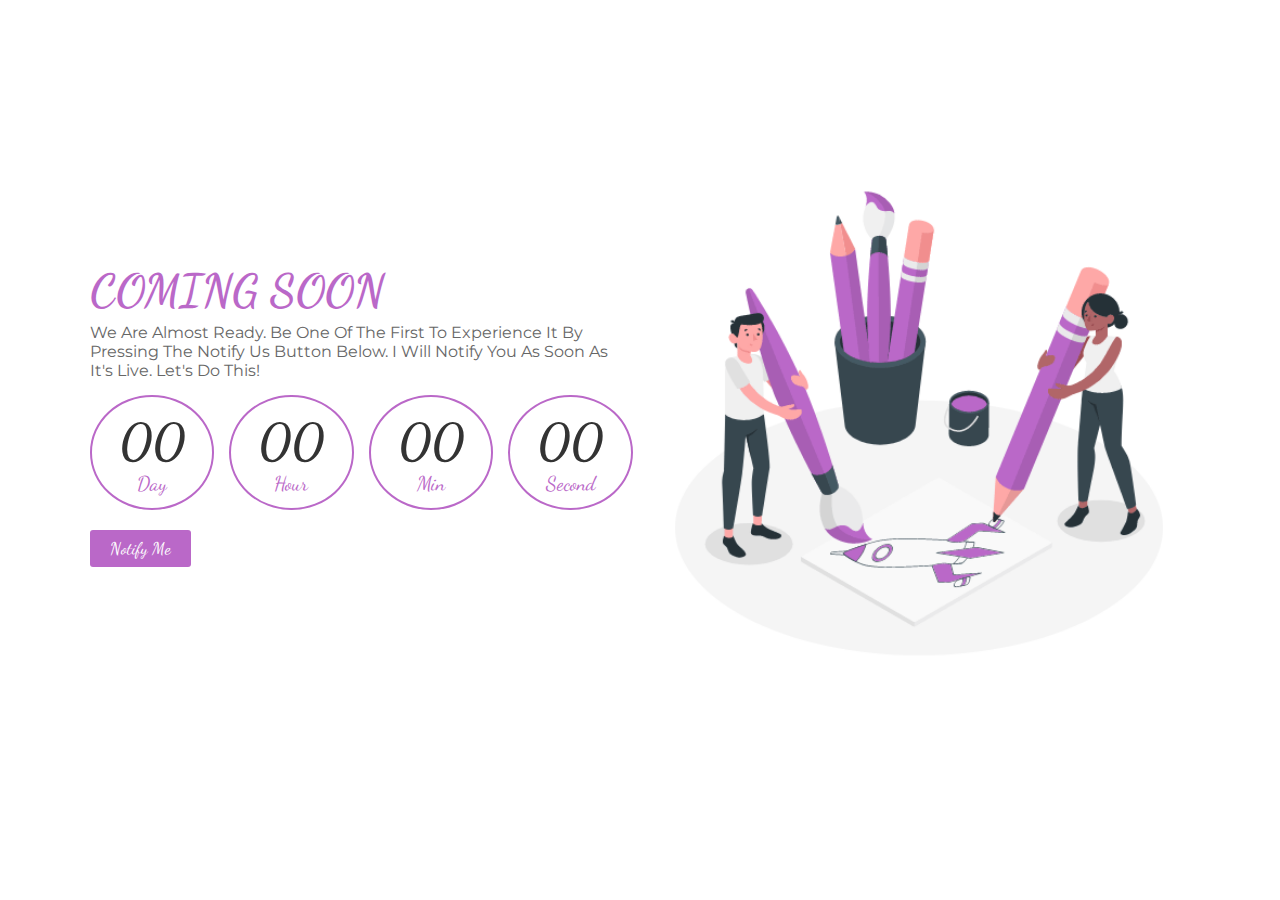
==== index.html @ ee69feae "Coming Soon Landing Page" ====
<!DOCTYPE html>
<html lang="en">
<head>
    <meta charset="UTF-8">
    <meta name="viewport" content="width=device-width, initial-scale=1.0">
    <link rel="stylesheet" href="style.css">
    <title>COMING SOON</title>
</head>
<body>
<div class="container">
    <div class="content">
       <h3 class="title">Coming Soon</h3>
       <p>We are almost ready. Be one of the first to experience it by pressing the notify us button below. I will notify you as soon as it's live. Let's do this! </p>   
     <div class="count_down">
         <div class="box">
             <h3 id="day">00</h3>
             <span>day</span>
         </div>
         <div class="box">
             <h3 id="hour">00</h3>
             <span>hour</span>
         </div>
         <div class="box">
             <h3 id="min">00</h3>
             <span>min</span>
          </div>
          <div class="box">
            <h3 id="sec">00</h3>
            <span>second</span>
         </div>
     </div>
     <a href=" https://www.fiverr.com/alihatarik" class="btn">Notify Me</a>
    </div>
    <div class="images">
        <img src="images/img-1.gif" alt="Coming Soon">
     </div>
</div>
<script>
let countDate = new Date('dec 24,2022 00:00:00').getTime();
function countDown(){
    let now = new Date().getTime();
    gap = countDate - now;

    let second = 1000;
    let minute = second * 60;
    let hour = minute * 60;
    let day = hour * 24;

    let d = Math.floor(gap / (day));
    let h = Math.floor((gap % (day)) / (hour));
    let m = Math.floor((gap % (hour)) / (minute));
    let s = Math.floor((gap % (minute))/ (second));

    document.getElementById('day').innerText = d;
    document.getElementById('hour').innerText = h;
    document.getElementById('min').innerText = m;
    document.getElementById('sec').innerText = s;
}
setInterval(function(){countDown();},1000);
</script>
</body>
</html>
---- style.css ----
@import url('https://fonts.googleapis.com/css2?family=Dancing+Script:wght@400;500;600;700&display=swap');
@import url('https://fonts.googleapis.com/css2?family=Dancing+Script:wght@400;500;600;700&family=Montserrat:ital,wght@0,100;0,200;0,300;0,400;0,500;0,600;1,100;1,200;1,300;1,400;1,500;1,600&display=swap');

*{
    font-family: 'Dancing Script', cursive;
    margin:0;
    padding:0;
    box-sizing: border-box;
    outline: none;
    border: none;
    text-decoration: none;
    text-transform: capitalize;
}

.container{
    display:flex;
    align-items: center;
    flex-wrap: wrap;
    padding: 20px 7%;
    background: #fff;
    min-height: 100vh;
    gap:15px;
    padding-bottom: 80px;
}
.container .content{
    flex:1 1 400px;
}

.container .images{
    flex:1 1 400px;
}
.container .images img{
    width:100%;
}
.container .content .title{
    font-size: 45px;
    text-transform: uppercase;
    color: #ba68c8;
}
.container .content p{
    font-family: 'Montserrat', sans-serif;
    color: #666;
    padding:5px 0;
}
.container .content .count_down{
   display:flex;
   gap:15px;
   padding:10px 0;
}
.container .content .count_down .box{
    border-radius: 100%;
    border: 2px solid #ba68c8;
    padding: 15px;
    width: 115px;
    height: 115px;
    text-align: center;
    flex: 1 1 20px;
}
.container .content .count_down .box h3{
    font-size: 50px;
    color:#333;
}
.container .content .count_down .box span{
    color:#ba68c8;
    font-size: 20px;
    padding:5px 0;
}
.container .content .btn{
    display: inline-block;
    border-radius: 3px;
    padding: 8px 20px;
    margin: 10px 0;
    font-size: 17px;
    background: #ba68c8;
    color: #fff;
    transition: .2s ease-out;
}
.container .btn:hover{
    letter-spacing: 2px;
}


@media(max-width:500px){
    .container{
     padding:20px;
    }
    .container .content{
        text-align:center ;
    }
    .container .content .title{
        font-size: 35px;
    }
    .container .content p{
        font-size: 14px;
    }
    .container .content .count_down{
        gap:5px;
    }
    .container .content .count_down .box h3{
        font-size: 30px;
    }
    .container .content .count_down .box span{
        font-size: 15px;
    }

}
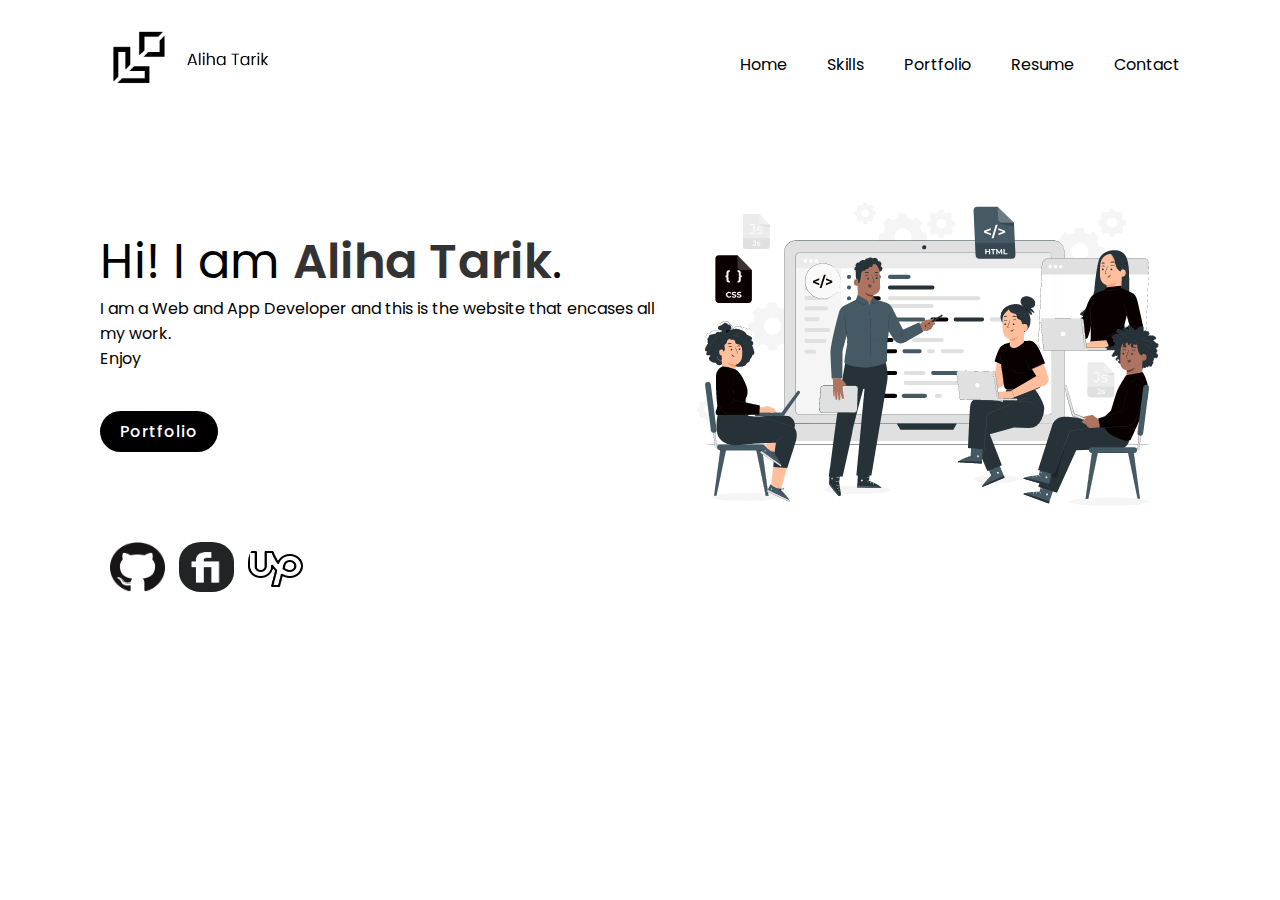
==== commit 9413407a: "Portfolio Website" ====
--- a/index.html
+++ b/index.html
@@ -1,62 +1,40 @@
 <!DOCTYPE html>
 <html lang="en">
-<head>
+<head> 
     <meta charset="UTF-8">
     <meta name="viewport" content="width=device-width, initial-scale=1.0">
-    <link rel="stylesheet" href="style.css">
-    <title>COMING SOON</title>
+    <title>PORTFOLIO WEBSITE</title>
+    <link rel="stylesheet" href="css/index_css.css">
 </head>
 <body>
-<div class="container">
-    <div class="content">
-       <h3 class="title">Coming Soon</h3>
-       <p>We are almost ready. Be one of the first to experience it by pressing the notify us button below. I will notify you as soon as it's live. Let's do this! </p>   
-     <div class="count_down">
-         <div class="box">
-             <h3 id="day">00</h3>
-             <span>day</span>
-         </div>
-         <div class="box">
-             <h3 id="hour">00</h3>
-             <span>hour</span>
-         </div>
-         <div class="box">
-             <h3 id="min">00</h3>
-             <span>min</span>
-          </div>
-          <div class="box">
-            <h3 id="sec">00</h3>
-            <span>second</span>
-         </div>
-     </div>
-     <a href=" https://www.fiverr.com/alihatarik" class="btn">Notify Me</a>
-    </div>
-    <div class="images">
-        <img src="images/img-1.gif" alt="Coming Soon">
-     </div>
-</div>
-<script>
-let countDate = new Date('dec 24,2022 00:00:00').getTime();
-function countDown(){
-    let now = new Date().getTime();
-    gap = countDate - now;
-
-    let second = 1000;
-    let minute = second * 60;
-    let hour = minute * 60;
-    let day = hour * 24;
-
-    let d = Math.floor(gap / (day));
-    let h = Math.floor((gap % (day)) / (hour));
-    let m = Math.floor((gap % (hour)) / (minute));
-    let s = Math.floor((gap % (minute))/ (second));
-
-    document.getElementById('day').innerText = d;
-    document.getElementById('hour').innerText = h;
-    document.getElementById('min').innerText = m;
-    document.getElementById('sec').innerText = s;
-}
-setInterval(function(){countDown();},1000);
-</script>
+    <section>
+        <header>
+            <a href="index.html"><img src="images/logo.png" class="logo"></a>
+            <ul>
+                <li><a href="index.html">Home</a></li>
+                <li><a href="skills.html">Skills</a></li>
+                <li><a href="port.html">Portfolio</a></li>
+                <li><a href="#">Resume</a></li>
+                <li><a href="#">Contact</a></li>
+            </ul>
+       
+        </header>
+        <div class="content">
+            <div class="textBox">
+                <h2>Hi! I am <span>Aliha Tarik</span>.</h2>
+                <p>I am a Web and App Developer and this is the website that encases all my work. <br><span>Enjoy</span> </p>
+                <a href="#" class="btn">Portfolio<br></a>
+                <div class="space"></div>
+                <a href="https://github.com/alihatarik"><img src="images/github.png" class="sm"></a>
+                <a href="https://www.fiverr.com/users/alihatarik/"><img src="images/fiverr.png" class="sm"></a>
+                <a href="https://www.upwork.com/freelancers/~0151347ab63fbdbebb"><img src="images/up.png" class="sm"></a> 
+            </div>
+        </div>
+        <div class="image_box">
+        <img src="images/img-1.gif" class="computer">
+        </div>
+    
+       
+    </section>
 </body>
-</html>+</html>
--- a/css/index_css.css
+++ b/css/index_css.css
@@ -0,0 +1,111 @@
+@import url('https://fonts.googleapis.com/css?family=Poppins:200,300,400,500,600,700,800,900&display=swap');
+
+*{
+    margin: 0;
+    padding: 0;
+    box-sizing: border-box;
+    font-family: 'Poppins',sans-serif;
+}
+section{
+
+    position: relative;
+    width:100%;
+    height:100%;
+    padding: 100px;
+    display: flex;
+    justify-content: space-between;
+    align-items: center;
+    background: #fff;
+}
+header{
+    position: absolute;
+    top: 0;
+    left: 0;
+    width:100%;
+    padding: 20px 100px;
+    display: flex;
+    justify-content: space-between;
+    align-items: center;
+}
+header .logo{
+    position: relative;
+    max-width: 180px;
+}
+
+header ul{
+    position: relative;
+    display: flex;
+}
+header ul li{
+    list-style: none;
+}
+header ul li a{ 
+    display: inline-block;
+    color: #000;
+    font-weight: 400;
+    margin-left: 40px;
+    text-decoration: none;
+}
+.content
+{
+    position: relative;
+    width: 100%;
+    display: flex;
+    justify-content: space-between;
+    align-items: center;
+}
+
+.content .textBox{
+    margin-top: 120px;
+    position: absolute;
+    max-width: 600px;
+}
+.content .textBox h2{
+    color: #000;
+    font-size: 3em;
+    line-height: 1.4em;
+    font-weight: 400;
+}
+.content .textBox h2 span{
+    color: #333;
+    font-size: 1em;
+    font-weight: 600;
+}
+.content .textBox p{
+color: #000;
+}
+.content .textBox .btn{
+   display: inline-block;
+   margin-top: 40px;
+   padding: 8px 20px;
+   background: #000;
+   color:#fff;
+   border-radius: 40px;
+   font-weight: 500;
+   letter-spacing: 1px;
+   text-decoration: none;
+    }
+.content .space {
+    margin-top: 90px;
+    display: block;
+}
+.content .sm {
+        margin-left: 10px;
+        display: inline-block;
+        width: 55px;
+        height: 50px;
+        border-radius: 40%;
+      }
+.content .image_box{
+   width: 600px;
+   display: flex;
+   justify-content: flex-end;
+   padding-right: 50px;
+   margin-top: 50px;
+}
+.content .image_box img{
+    max-width: 340px;
+    max-height: 400px;
+
+}
+
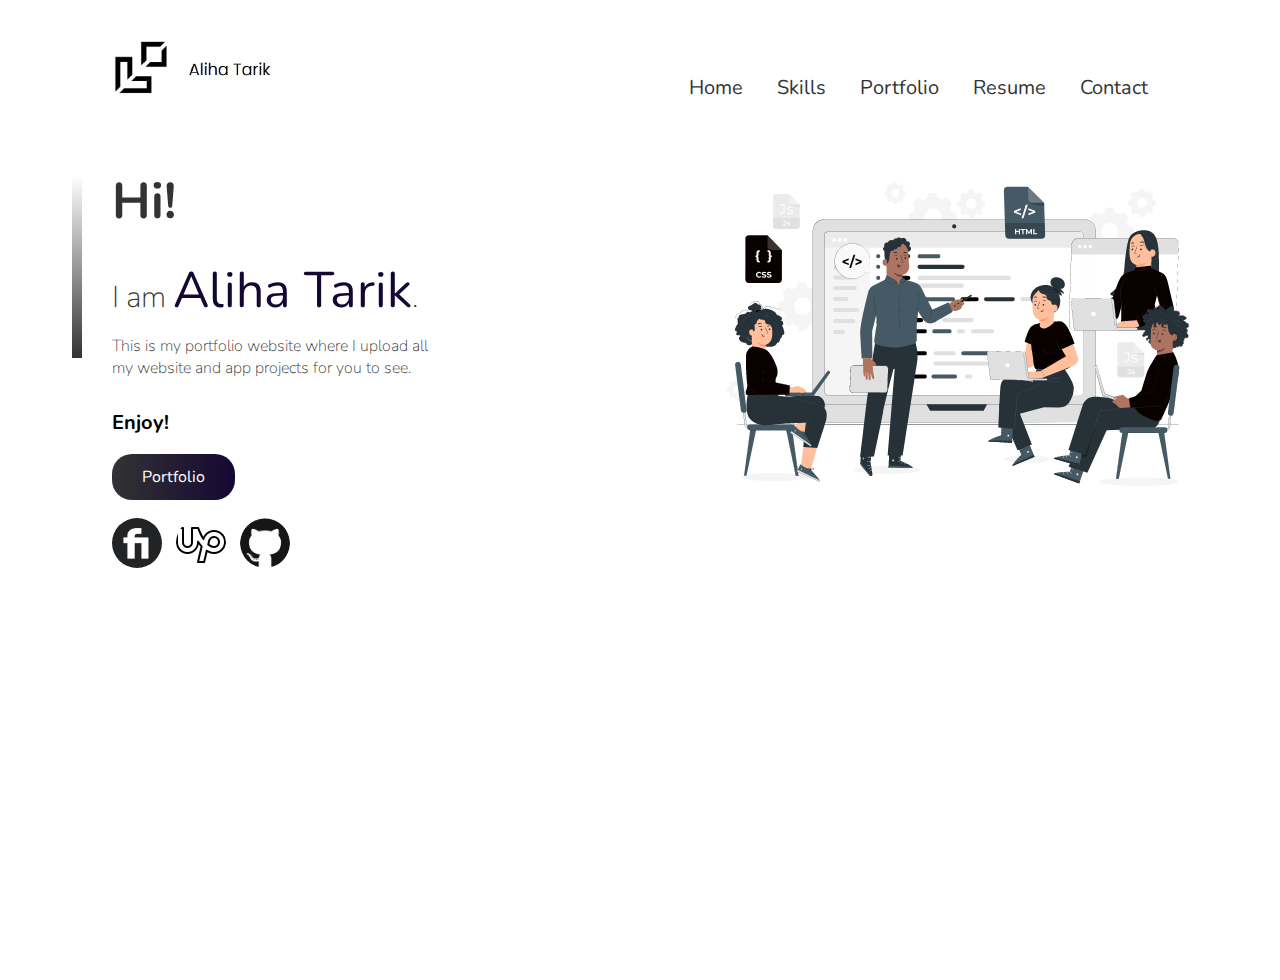
==== commit 02d19874: "Portfolio Website" ====
--- a/index.html
+++ b/index.html
@@ -5,36 +5,53 @@
     <meta name="viewport" content="width=device-width, initial-scale=1.0">
     <title>PORTFOLIO WEBSITE</title>
     <link rel="stylesheet" href="css/index_css.css">
+    <link rel="stylesheet" href="https://cdnjs.cloudflare.com/ajax/libs/font-awesome/4.7.0/css/font-awesome.min.css">
 </head>
 <body>
-    <section>
-        <header>
-            <a href="index.html"><img src="images/logo.png" class="logo"></a>
-            <ul>
+<div class="container">
+    <div class="navbar">
+        <a href="index.html"><img src="images/logo.png" class="logo"></a>
+        <nav>
+            <ul id="menu">
                 <li><a href="index.html">Home</a></li>
                 <li><a href="skills.html">Skills</a></li>
                 <li><a href="port.html">Portfolio</a></li>
                 <li><a href="#">Resume</a></li>
                 <li><a href="#">Contact</a></li>
             </ul>
-       
-        </header>
-        <div class="content">
-            <div class="textBox">
-                <h2>Hi! I am <span>Aliha Tarik</span>.</h2>
-                <p>I am a Web and App Developer and this is the website that encases all my work. <br><span>Enjoy</span> </p>
-                <a href="#" class="btn">Portfolio<br></a>
-                <div class="space"></div>
-                <a href="https://github.com/alihatarik"><img src="images/github.png" class="sm"></a>
-                <a href="https://www.fiverr.com/users/alihatarik/"><img src="images/fiverr.png" class="sm"></a>
-                <a href="https://www.upwork.com/freelancers/~0151347ab63fbdbebb"><img src="images/up.png" class="sm"></a> 
-            </div>
+        </nav>
+        <img src="images/menu.png" class="menu-icon" onclick="togglemenu()">
+    </div>
+    <div class="textr">
+        <div class="textc">
+            <h2>Hi!</h2>
+            <p>I am <strong>Aliha Tarik</strong>.</p>
+            <p1>This is my portfolio website where I upload all my website and app projects for you to see.</p1>
+            <h4>Enjoy!</h4>
+            <a href="port.html" class="button">Portfolio</a>
         </div>
-        <div class="image_box">
-        <img src="images/img-1.gif" class="computer">
+        <div class="imagebox">
+            <img src="images/img-1.gif" class="imgcon" alt="Computer gif">    
         </div>
-    
-       
-    </section>
+    </div>
+    <div class="social_media">
+            <a href="https://www.fiverr.com/alihatarik/"><img src="images/fiverr.png" alt="fiverr"></a>
+            <a href="https://www.upwork.com/freelancers/~0151347ab63fbdbebb"><img src="images/up.png" alt="upwork"></a>
+            <a href="https://github.com/alihatarik"><img src="images/github.png" alt="github"></a>
+    </div>
+</div>
+<script>
+    var menu = document.getElementById("menu");
+    menu.style.maxHeight = "0px";
+    function togglemenu(){
+        if(menu.style.maxHeight == "0px"){
+            menu.style.maxHeight = "190px";
+        }
+        else{
+            menu.style.maxHeight = "0px";
+        }
+    }
+
+</script>
 </body>
 </html>
--- a/css/index_css.css
+++ b/css/index_css.css
@@ -1,111 +1,186 @@
-@import url('https://fonts.googleapis.com/css?family=Poppins:200,300,400,500,600,700,800,900&display=swap');
+@import url('https://fonts.googleapis.com/css2?family=Nunito:ital,wght@0,200;0,300;0,400;0,500;1,200;1,300;1,400;1,500&display=swap');
+:root {
+    --col1: #150734;
+    --col2: #ffff;
+    --col3: #333;
+  }
+
 
 *{
     margin: 0;
     padding: 0;
     box-sizing: border-box;
-    font-family: 'Poppins',sans-serif;
+    font-family: 'Nunito', sans-serif;
 }
-section{
-
+.container{
+width:100%;
+min-height: 100vh;
+padding-left: 8%;
+padding-right: 8%;
+box-sizing: border-box;
+overflow: hidden;
+}
+.navbar{
+width:100%;
+display:flex;
+align-items: center;
+}
+.logo{
+    width: 180px;
+    cursor:pointer;
+    margin: 30px 0;;
+}
+.menu-icon{
+    width: 25px;
+    cursor:pointer;
+    display: none;
+}
+nav{
+    flex:1;
+    text-align: right;
+}
+nav ul li{
+    list-style: none;
+    display: inline-block;
+    margin-right: 30px;
+}
+nav ul li a{
+    text-decoration: none;
+    color: var(--col3);
+    font-size: 20px;
+}
+nav ul li a:hover{
+    color:var(--col1);
+}
+.textr{
+    display: flex;
+    align-items: left;
+    margin: 20px 0;
+}
+.textr .textc{
+    flex-basis: 30%;
     position: relative;
-    width:100%;
+    margin-left: 10px;
+}
+.textr .textc h2{
+font-size: 50px;
+color:var(--col3);
+}
+.textr .textc p strong{
+    font-size: 50px;
+    color:var(--col1);
+    }
+.textr .textc p{
+    font-size: 30px;
+    color:var(--col3);
+    font-weight: 100;
+    margin:20px 0 10px;
+    }
+.textr .textc p1{
+font-size: 16px;
+color:var(--col3);
+font-weight: 100;
+}
+.textr .textc h4{
+margin: 30px 0;
+font-size: 20px;
+}
+.textr .button{
+    border-radius: 20px;
+    outline:none;
+    padding:12px 30px;
+    color:var(--col2);
+    background: linear-gradient(to right,var(--col3),var(--col1));
+    cursor:pointer;
+    text-decoration: none;
+}
+.textr .button:hover{
+background-color: var(--col1);
+align-items: center;
+}
+.textr .textc::after{
+    content:'';
+    width:10px;
+    height:57%;
+    background: linear-gradient(var(--col2),var(--col3));
+    position:absolute;
+    left:-40px;
+    top:8px;
+}
+.textr .imagebox{
+    position:absolute;
+    text-align: right;
+    right:70px;
+    top:80px;
     height:100%;
-    padding: 100px;
-    display: flex;
-    justify-content: space-between;
-    align-items: center;
-    background: #fff;
+    width:80%;
+    z-index: -1;
 }
-header{
-    position: absolute;
-    top: 0;
-    left: 0;
-    width:100%;
-    padding: 20px 100px;
-    display: flex;
-    justify-content: space-between;
-    align-items: center;
-}
-header .logo{
-    position: relative;
-    max-width: 180px;
+.container .social_media a img{
+    display: inline;
+    margin-top: 10px;
+    margin-left: 10px;
+    width:50px;
+    height:50px;
+    border-radius: 50%;
 }
 
-header ul{
-    position: relative;
-    display: flex;
-}
-header ul li{
-    list-style: none;
-}
-header ul li a{ 
-    display: inline-block;
-    color: #000;
-    font-weight: 400;
-    margin-left: 40px;
-    text-decoration: none;
-}
-.content
-{
-    position: relative;
-    width: 100%;
-    display: flex;
-    justify-content: space-between;
-    align-items: center;
-}
+@media only screen and (max-width:800px){
+    nav ul{
+        width:100%;
+        background:linear-gradient(var(--col1),var(--col2));
+        position:absolute;
+        top:95px;
+        right:0;
+        z-index: 2;
+    }
+    nav ul li{
+        display:block;
+        margin-top:10px;
+        margin-bottom:10px;
+        margin-right: 290px;
+    }
+    nav ul li a{
+color:var(--col2);
+    }
+    .menu-icon{
+        display: block;
+    }
+    #menu{
+        overflow: hidden;
+        transition: 0.5s;
+    }
+    .textr{
+        flex-direction: column-reverse;
+        margin: 50px 0;
+    }
+    .textr .imagebox{
+        flex-basis: 100%;
+        margin-bottom:50px;
 
-.content .textBox{
-    margin-top: 120px;
-    position: absolute;
-    max-width: 600px;
-}
-.content .textBox h2{
-    color: #000;
-    font-size: 3em;
-    line-height: 1.4em;
-    font-weight: 400;
-}
-.content .textBox h2 span{
-    color: #333;
-    font-size: 1em;
-    font-weight: 600;
-}
-.content .textBox p{
-color: #000;
-}
-.content .textBox .btn{
-   display: inline-block;
-   margin-top: 40px;
-   padding: 8px 20px;
-   background: #000;
-   color:#fff;
-   border-radius: 40px;
-   font-weight: 500;
-   letter-spacing: 1px;
-   text-decoration: none;
     }
-.content .space {
-    margin-top: 90px;
-    display: block;
-}
-.content .sm {
-        margin-left: 10px;
-        display: inline-block;
-        width: 55px;
-        height: 50px;
-        border-radius: 40%;
-      }
-.content .image_box{
-   width: 600px;
-   display: flex;
-   justify-content: flex-end;
-   padding-right: 50px;
-   margin-top: 50px;
-}
-.content .image_box img{
-    max-width: 340px;
-    max-height: 400px;
-
-}
-
+    .textr .imgcon{
+        width:77%;
+    }
+    .textr .textc{flex-basis:100%;}
+    .textr .textc h2{
+        margin-top: 100px;
+        font-size: 35px;
+    }
+    .textr .textc p{
+        margin-top: 10px;
+    }
+    .textr .textc h4{
+        margin-top: 10px;
+        font-size: 15px;
+    }
+    .textr .textc::after{
+        content:'';
+        width:10px;
+        height:57%;
+        background: linear-gradient(var(--col2),var(--col3));
+        position:absolute;
+        left:-40px;
+        top:100px;
+    }
+}